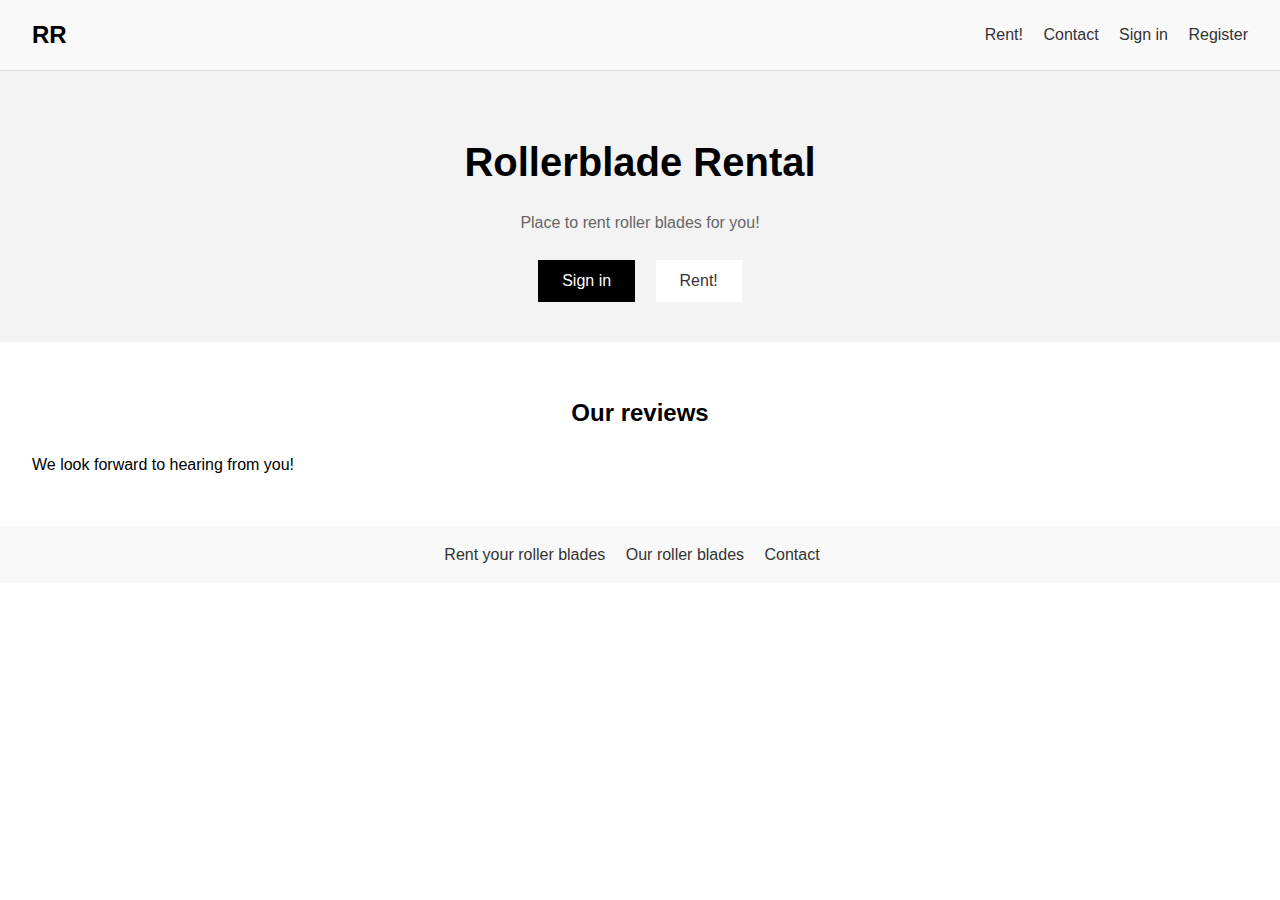
==== views/home/index.html @ 269a2726 "initial version of homepage" ====
<!DOCTYPE html>
<html lang="en">
	<head>
		<meta charset="UTF-8" />
		<meta name="viewport" content="width=device-width, initial-scale=1.0" />
		<title>Rollerblade Rental</title>
		<link rel="stylesheet" href="/views/home/styles.css" />
	</head>
	<body>
		<header>
			<div class="logo">RR</div>
			<nav>
				<a href="#rent">Rent!</a>
				<a href="#contact">Contact</a>
				<a href="#signin">Sign in</a>
				<a href="#register">Register</a>
			</nav>
		</header>

		<section class="hero">
			<h1>Rollerblade Rental</h1>
			<p>Place to rent roller blades for you!</p>
			<div class="cta-buttons">
				<button class="btn-primary">Sign in</button>
				<button class="btn-secondary">Rent!</button>
			</div>
		</section>

		<section class="reviews">
			<h2>Our reviews</h2>
			<p>We look forward to hearing from you!</p>
			<div class="review-cards" id="review-cards"></div>
		</section>

		<footer>
			<div class="footer-links">
				<a href="#">Rent your roller blades</a>
				<a href="#">Our roller blades</a>
				<a href="#">Contact</a>
			</div>
		</footer>

		<script src="/views/home//main.js"></script>
	</body>
</html>
---- views/home/styles.css ----
body {
	margin: 0;
	font-family: Arial, sans-serif;
	line-height: 1.6;
}
header {
	display: flex;
	justify-content: space-between;
	align-items: center;
	padding: 1rem 2rem;
	background-color: #f9f9f9;
	border-bottom: 1px solid #ddd;
}
.logo {
	font-weight: bold;
	font-size: 1.5rem;
}
nav a {
	margin-left: 1rem;
	text-decoration: none;
	color: #333;
}
nav a:hover {
	text-decoration: underline;
}
.hero {
	text-align: center;
	padding: 2rem;
	background-color: #f3f3f3;
}
.hero h1 {
	font-size: 2.5rem;
	margin-bottom: 0.5rem;
}
.hero p {
	color: #666;
}
.cta-buttons {
	margin-top: 1rem;
}
.cta-buttons button {
	padding: 0.75rem 1.5rem;
	margin: 0.5rem;
	border: none;
	font-size: 1rem;
	cursor: pointer;
}
.btn-primary {
	background-color: black;
	color: white;
}
.btn-secondary {
	background-color: white;
	border: 1px solid #ddd;
	color: #333;
}
.reviews {
	padding: 2rem;
}
.reviews h2 {
	text-align: center;
}
.review-cards {
	display: flex;
	justify-content: center;
	gap: 1rem;
	flex-wrap: wrap;
}
.review-card {
	border: 1px solid #ddd;
	padding: 1rem;
	border-radius: 8px;
	text-align: center;
	width: 200px;
	background: white;
}
.review-card img {
	max-width: 40px;
	border-radius: 50%;
}
footer {
	background-color: #f9f9f9;
	padding: 1rem 2rem;
	text-align: center;
}
.footer-links a {
	margin-right: 1rem;
	color: #333;
	text-decoration: none;
}
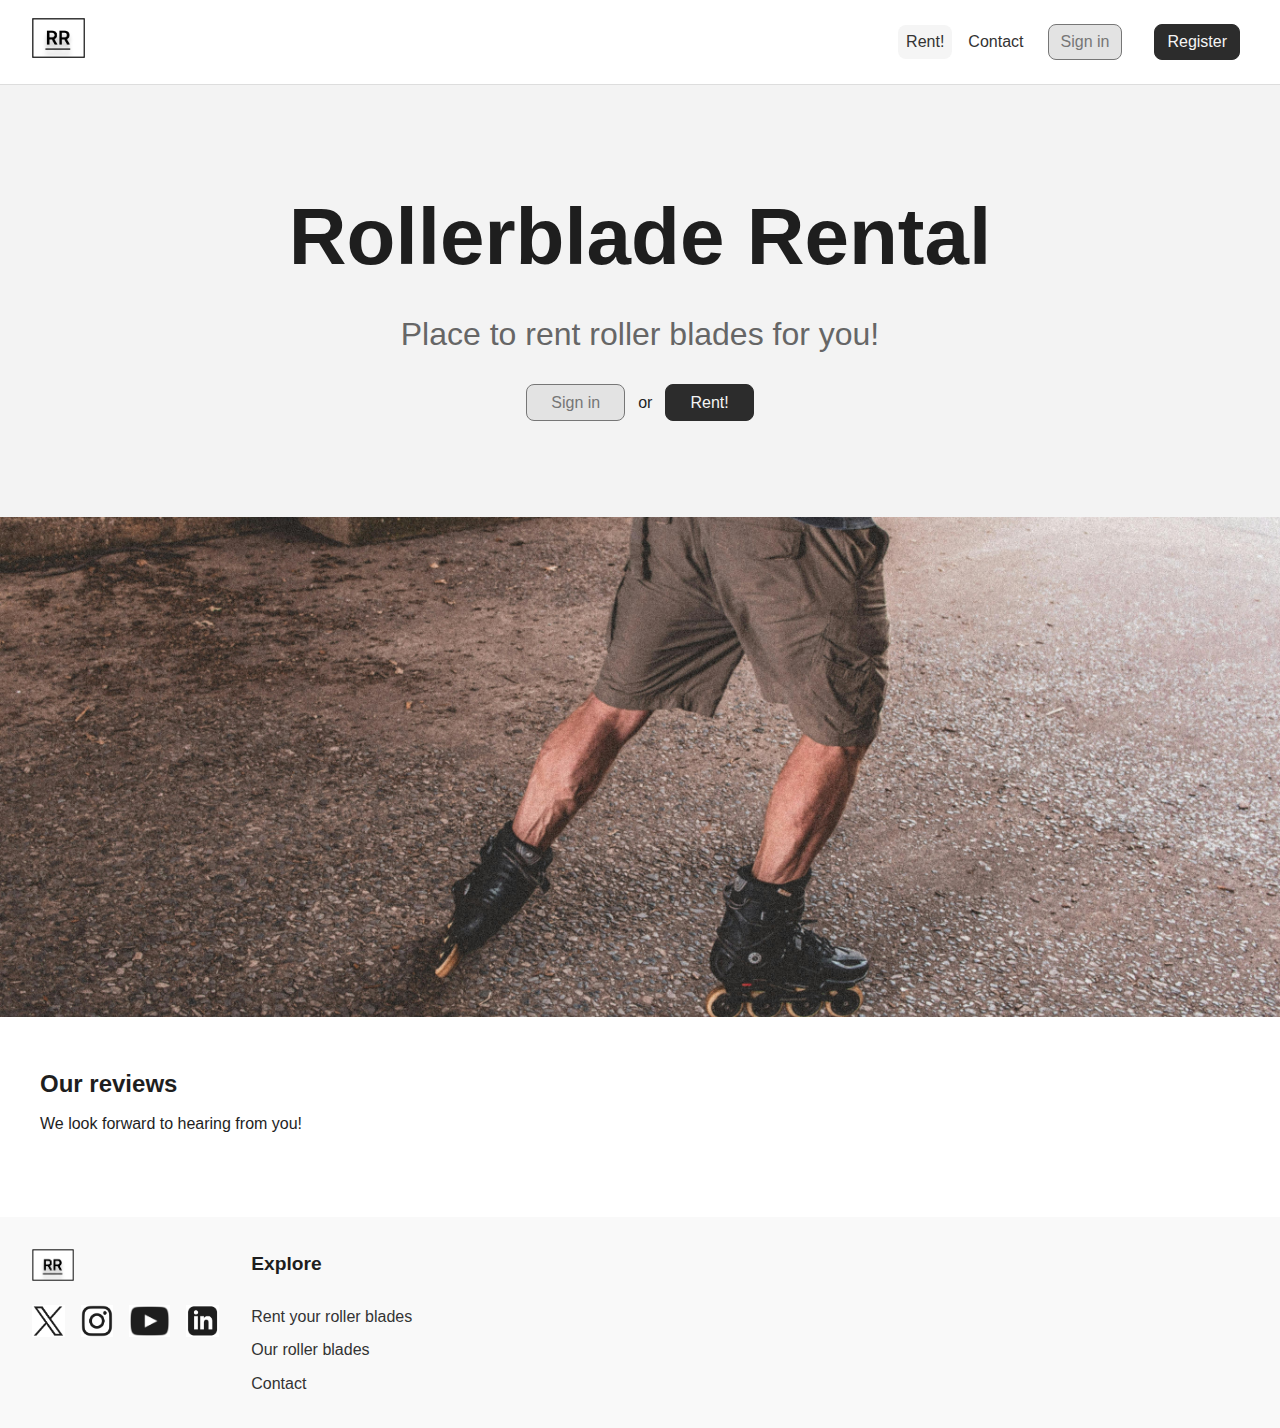
==== commit 1e7edf3d: "styled and added functionalities to home page" ====
--- a/views/home/index.html
+++ b/views/home/index.html
@@ -5,38 +5,81 @@
 		<meta name="viewport" content="width=device-width, initial-scale=1.0" />
 		<title>Rollerblade Rental</title>
 		<link rel="stylesheet" href="/views/home/styles.css" />
+		<link rel="stylesheet" href="/views/shared/index.css" />
 	</head>
 	<body>
 		<header>
-			<div class="logo">RR</div>
-			<nav>
-				<a href="#rent">Rent!</a>
-				<a href="#contact">Contact</a>
-				<a href="#signin">Sign in</a>
-				<a href="#register">Register</a>
-			</nav>
+			<div class="logo">
+				<img src="/views/shared/rr_logo.png" alt="Rollerblade-Rental" />
+			</div>
+			<div class="hamburger-wrapper">
+				<button class="hamburger" aria-label="Toggle navigation">
+					☰
+				</button>
+				<nav>
+					<a href="/rollerskates" class="accent-link">Rent!</a>
+					<a href="/contact">Contact</a>
+					<a href="/login" class="btn btn-secondary btn-compact"
+						>Sign in</a
+					>
+					<a href="/register" class="btn btn-primary btn-compact"
+						>Register</a
+					>
+				</nav>
+			</div>
 		</header>
 
 		<section class="hero">
 			<h1>Rollerblade Rental</h1>
 			<p>Place to rent roller blades for you!</p>
 			<div class="cta-buttons">
-				<button class="btn-primary">Sign in</button>
-				<button class="btn-secondary">Rent!</button>
+				<button class="btn btn-secondary">
+					<a href="/login">Sign in</a>
+				</button>
+				<p>or</p>
+				<button class="btn btn-primary">
+					<a href="/rollerskates">Rent!</a>
+				</button>
 			</div>
 		</section>
 
+		<section class="skater-image">
+			<img src="/views/home/skater.jpg" alt="Skater" />
+		</section>
+
 		<section class="reviews">
-			<h2>Our reviews</h2>
-			<p>We look forward to hearing from you!</p>
+			<div class="texts">
+				<h2>Our reviews</h2>
+				<p>We look forward to hearing from you!</p>
+			</div>
 			<div class="review-cards" id="review-cards"></div>
 		</section>
 
 		<footer>
-			<div class="footer-links">
-				<a href="#">Rent your roller blades</a>
-				<a href="#">Our roller blades</a>
-				<a href="#">Contact</a>
+			<div class="footer-icons">
+				<img src="/assets/rr_logo.png" alt="Rollerblade rental" />
+				<div class="footer-socials">
+					<a href="#"
+						><img src="/assets/x_logo.png" alt="Twitter"
+					/></a>
+					<a href="#"
+						><img src="/assets/instagram_logo.png" alt="Instagram"
+					/></a>
+					<a href="#"
+						><img src="/assets/youtube_logo.png" alt="Youtube"
+					/></a>
+					<a href="#"
+						><img src="/assets/inkedin_logo.png" alt="Inkedin"
+					/></a>
+				</div>
+			</div>
+			<div class="footer-texts">
+				<h2>Explore</h2>
+				<div class="footer-page-links">
+					<a href="#">Rent your roller blades</a>
+					<a href="#">Our roller blades</a>
+					<a href="#">Contact</a>
+				</div>
 			</div>
 		</footer>
 
--- a/views/home/styles.css
+++ b/views/home/styles.css
@@ -2,64 +2,89 @@
 	margin: 0;
 	font-family: Arial, sans-serif;
 	line-height: 1.6;
+	font-size: 16px;
 }
+
 header {
 	display: flex;
 	justify-content: space-between;
 	align-items: center;
 	padding: 1rem 2rem;
-	background-color: #f9f9f9;
+	background-color: #fff;
 	border-bottom: 1px solid #ddd;
 }
-.logo {
-	font-weight: bold;
-	font-size: 1.5rem;
+.logo img {
+	height: 2.5rem;
 }
 nav a {
-	margin-left: 1rem;
 	text-decoration: none;
 	color: #333;
 }
 nav a:hover {
 	text-decoration: underline;
 }
+nav {
+	display: flex;
+	gap: 1rem;
+	align-items: center;
+}
+.hamburger-wrapper {
+	display: flex;
+	align-items: flex-end;
+	flex-direction: column;
+}
+.hamburger {
+	display: none;
+	background: none;
+	border: none;
+	font-size: 24px;
+	cursor: pointer;
+}
+
 .hero {
 	text-align: center;
-	padding: 2rem;
+	padding: 5.5rem;
 	background-color: #f3f3f3;
 }
 .hero h1 {
-	font-size: 2.5rem;
+	font-size: 5rem;
 	margin-bottom: 0.5rem;
 }
-.hero p {
+.hero > p {
 	color: #666;
+	font-size: 2rem;
 }
+.skater-image img {
+	width: 100%;
+	height: 500px;
+	object-fit: cover;
+}
+
 .cta-buttons {
 	margin-top: 1rem;
+	display: flex;
+	justify-content: center;
+	align-items: center;
+	gap: 5px;
 }
-.cta-buttons button {
-	padding: 0.75rem 1.5rem;
-	margin: 0.5rem;
-	border: none;
-	font-size: 1rem;
-	cursor: pointer;
-}
-.btn-primary {
-	background-color: black;
-	color: white;
-}
-.btn-secondary {
-	background-color: white;
-	border: 1px solid #ddd;
-	color: #333;
-}
+
 .reviews {
-	padding: 2rem;
+	display: flex;
+	flex-direction: column;
+	align-items: flex-start;
+	justify-content: stretch;
+	padding: 2.5rem;
 }
 .reviews h2 {
-	text-align: center;
+	margin-bottom: 0.5rem;
 }
+.reviews p {
+	margin-bottom: 0.5rem;
+}
+.reviews .texts {
+	margin-bottom: 2rem;
+}
+
 .review-cards {
 	display: flex;
 	justify-content: center;
@@ -70,21 +95,82 @@
 	border: 1px solid #ddd;
 	padding: 1rem;
 	border-radius: 8px;
-	text-align: center;
 	width: 200px;
 	background: white;
 }
 .review-card img {
-	max-width: 40px;
-	border-radius: 50%;
+	max-width: 30px;
 }
+.review-card-bottom {
+	display: flex;
+	justify-content: flex-start;
+	align-items: center;
+	gap: 15px;
+}
+.review-card-texts {
+	display: flex;
+	flex-direction: column;
+	align-items: flex-start;
+	justify-content: center;
+}
+.review-card-texts p {
+	padding: 0;
+	margin: 0;
+}
+.review-card-texts p:nth-child(2) {
+	color: var(--secondary-text);
+	font-size: 0.75rem;
+}
+
 footer {
 	background-color: #f9f9f9;
-	padding: 1rem 2rem;
-	text-align: center;
+	padding: 2rem;
+	display: flex;
+	flex-wrap: wrap;
+	align-items: flex-start;
+	gap: 2rem;
 }
-.footer-links a {
-	margin-right: 1rem;
+footer img {
+	height: 2rem;
+	width: auto;
+}
+.footer-socials {
+	display: flex;
+	justify-content: center;
+	align-items: center;
+	gap: 1rem;
+	margin-top: 1rem;
+}
+.footer-texts h2 {
+	font-size: 1.2rem;
+	margin-bottom: 1.5rem;
+}
+.footer-page-links {
+	display: flex;
+	flex-direction: column;
+	gap: 0.5rem;
+}
+.footer-page-links a {
 	color: #333;
 	text-decoration: none;
 }
+
+@media screen and (max-width: 768px) {
+	.hero {
+		padding: 2.5rem;
+	}
+
+	.hero h1 {
+		font-size: 2.5rem;
+	}
+	.hamburger {
+		display: block;
+	}
+
+	nav {
+		display: none;
+	}
+	nav.show {
+		display: flex;
+	}
+}
--- a/views/shared/index.css
+++ b/views/shared/index.css
@@ -0,0 +1,68 @@
+* {
+	box-sizing: border-box;
+	margin: 0;
+}
+
+:root {
+	--primary-text: #1e1e1e;
+	--secondary-text: #757575;
+	--primary-black: #2c2c2c;
+	--primary-white: #f5f5f5;
+	--border-neutral-color: #767676;
+	--background-neutral-color: #e3e3e3;
+	--background-default: #fff;
+	--background-default-secondary: #f5f5f5;
+}
+
+body {
+	font-family: Arial, Helvetica, sans-serif;
+	background-color: var(--background-default);
+	color: var(--primary-text);
+}
+
+.btn {
+	padding: 0.55rem 1.5rem;
+	margin: 0.5rem;
+	border: none;
+	font-size: 1rem;
+	cursor: pointer;
+	border-radius: 0.5rem;
+}
+.btn a {
+	text-decoration: none;
+	color: inherit;
+}
+.btn:hover {
+	transform: translateY(-1px);
+	box-shadow: 0 2px 4px rgba(0, 0, 0, 0.1);
+	text-decoration: none;
+}
+.btn-compact {
+	padding: 0.25rem 0.75rem;
+}
+.btn-primary {
+	background-color: var(--primary-black);
+	color: var(--primary-white);
+	border: 1px solid var(--primary-black);
+	transition: all 300ms;
+}
+.btn-primary:hover {
+	background-color: var(--primary-white);
+	color: var(--primary-black);
+}
+.btn-secondary {
+	background-color: var(--background-neutral-color);
+	border: 1px solid var(--border-neutral-color);
+	color: var(--border-neutral-color);
+	transition: all 300ms;
+}
+.btn-secondary:hover {
+	background-color: var(--border-neutral-color);
+	color: var(--background-neutral-color);
+}
+
+.accent-link {
+	background-color: var(--background-default-secondary);
+	border-radius: 0.5rem;
+	padding: 0.25rem 0.5rem;
+}
